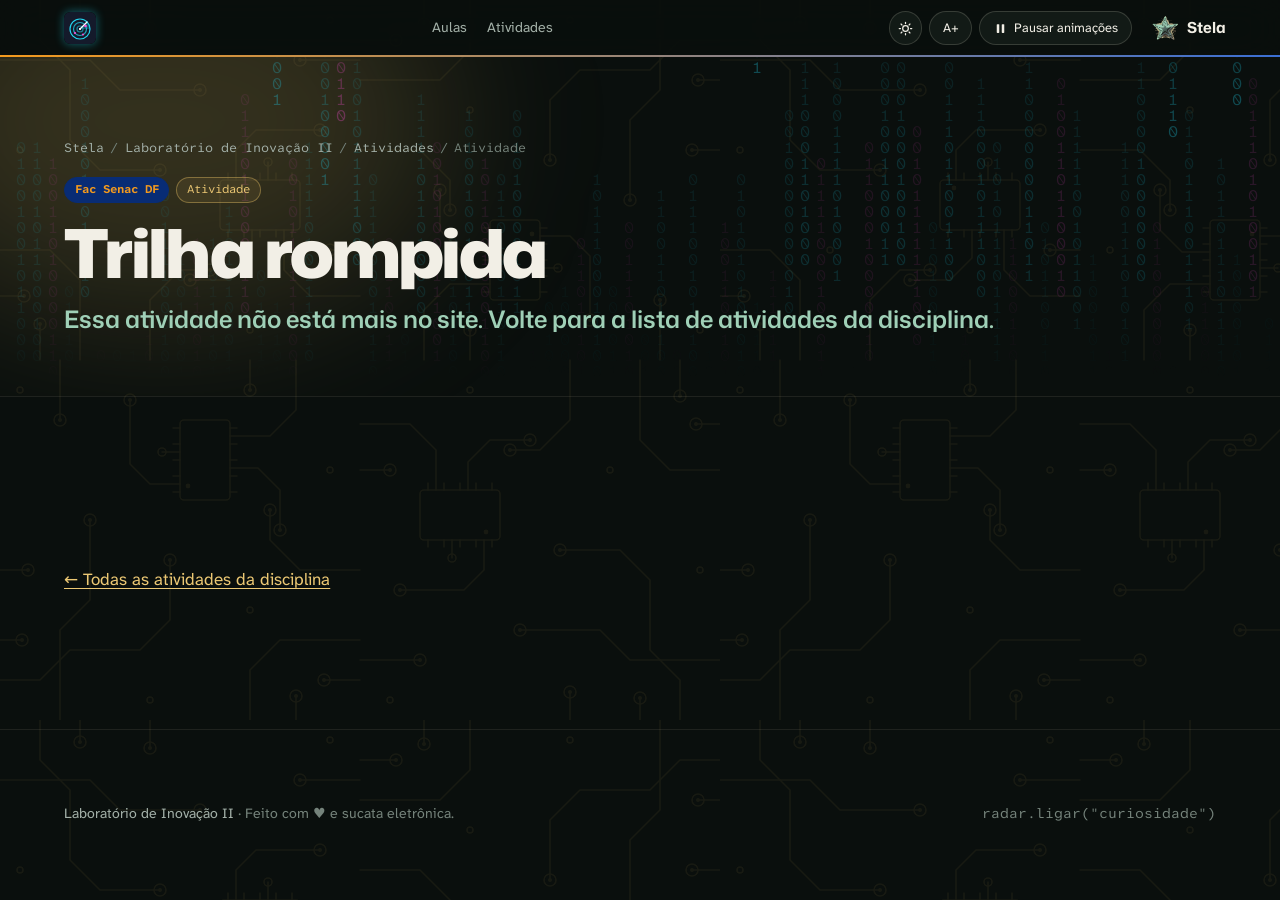
==== atividade.html @ 2f88f75c "Atividades liberadas pelo Placa-Mãe: cards na página inicial e página de cada uma" ====
<!doctype html>
<html lang="pt-BR">
<head>
  <meta charset="utf-8">
  <meta name="viewport" content="width=device-width, initial-scale=1, viewport-fit=cover">

  <!-- EDITE AQUI: número e tema da aula -->
  <title>Laboratório de Inovação II · Stela</title>
  <meta name="description" content="Atividade de Laboratório de Inovação II: o que fazer, o link e os arquivos.">

  <link rel="icon" href="assets/img/favicon.ico" sizes="any">
  <link rel="icon" type="image/png" href="assets/img/favicon-32.png">
  <link rel="apple-touch-icon" href="assets/img/apple-touch-icon.png">
  <script src="assets/js/placa.js"></script>
  <link rel="preconnect" href="https://fonts.googleapis.com">
  <link rel="preconnect" href="https://fonts.gstatic.com" crossorigin>
  <link rel="stylesheet" href="https://fonts.googleapis.com/css2?family=Mona+Sans:wdth,wght@100..125,400..900&family=Atkinson+Hyperlegible+Next:ital,wght@0,400;0,700;1,400&family=Atkinson+Hyperlegible+Mono:wght@400;500&display=swap">
  <link rel="stylesheet" href="assets/css/estilo.css">
  <link rel="stylesheet" href="assets/css/disciplina.css?v=4">
  <link rel="stylesheet" href="assets/css/aula.css?v=2">
  <link rel="stylesheet" href="assets/css/neon.css?v=2">
  <link rel="stylesheet" href="assets/css/atividade.css?v=1">
</head>
<body>

  <!-- ===================== BARRA DO TOPO (igual em todos os sites) ===================== -->
  <header class="barra">
    <div class="envolve">
      <div class="marcas">
        <a class="marca-disc marca-logo" href="./" title="Página inicial da disciplina"><img src="assets/img/lab-radar.svg" alt="Lab II: página inicial da disciplina" width="32" height="32"></a>
      </div>
      <button type="button" class="btn-menu" id="btn-menu" aria-expanded="false" aria-controls="menu">Menu</button>
      <nav class="nav" id="menu" aria-label="Seções da disciplina">
        <a href="./#aulas">Aulas</a>
        <a href="./#atividades">Atividades</a>
      </nav>
      <div class="ajustes">
        <button type="button" id="btn-tema" aria-label="Mudar para o tema claro">
          <svg class="sol" viewBox="0 0 24 24" fill="none" stroke="currentColor" stroke-width="2" stroke-linecap="round" aria-hidden="true"><circle cx="12" cy="12" r="4.5"/><path d="M12 2v2M12 20v2M4.9 4.9l1.4 1.4M17.7 17.7l1.4 1.4M2 12h2M20 12h2M4.9 19.1l1.4-1.4M17.7 6.3l1.4-1.4"/></svg>
          <svg class="lua" viewBox="0 0 24 24" fill="none" stroke="currentColor" stroke-width="2" stroke-linejoin="round" aria-hidden="true"><path d="M20.5 14.5A8.5 8.5 0 0 1 9.5 3.5a8.5 8.5 0 1 0 11 11Z"/></svg>
        </button>
        <button type="button" id="btn-fonte" aria-label="Aumentar o tamanho do texto">A+</button>
        <button type="button" id="btn-movimento" aria-pressed="false">
          <svg class="pausar" viewBox="0 0 24 24" fill="currentColor" aria-hidden="true"><rect x="6" y="5" width="4" height="14" rx="1"/><rect x="14" y="5" width="4" height="14" rx="1"/></svg>
          <svg class="tocar" viewBox="0 0 24 24" fill="currentColor" aria-hidden="true"><path d="M8 5.5v13a1 1 0 0 0 1.5.86l10.5-6.5a1 1 0 0 0 0-1.72L9.5 4.64A1 1 0 0 0 8 5.5Z"/></svg>
          <span class="rotulo">Pausar animações</span>
        </button>
        <a class="marca" href="/" title="Portal da Stela">
          <img src="assets/img/estrela.webp" alt="" width="26" height="24">
          <span class="marca-texto">Stela</span>
        </a>
      </div>
    </div>
  </header>

  <main id="inicio">

    <!-- ===================== CABEÇALHO (o título vem de assets/data/atividades.json) ===================== -->
    <section class="aula-cab">
      <canvas class="chuva-matrix" aria-hidden="true"></canvas>
      <div class="envolve">
        <p class="trilha-migalhas">
          <a href="/">Stela</a> <span aria-hidden="true">/</span>
          <a href="./">Laboratório de Inovação II</a> <span aria-hidden="true">/</span>
          <a href="./#atividades">Atividades</a> <span aria-hidden="true">/</span>
          <span id="migalha-atividade">Atividade</span>
        </p>
        <div class="aula-etiquetas">
          <span class="etiqueta senac">Fac Senac DF</span>
          <span class="etiqueta ouro" id="etiqueta-atividade">Atividade</span>
        </div>
        <h1 id="titulo-atividade">Atividade</h1>
        <p class="subtitulo" id="sub-atividade">Soldando os componentes...</p>
      </div>
    </section>

    <!-- ===================== A ATIVIDADE (montada pelo assets/js/atividades.js) ===================== -->
    <section class="bloco">
      <div class="envolve" data-atividade>
        <noscript><p class="cartao">Esta página precisa de JavaScript ligado no navegador.</p></noscript>
        <div class="atividade-corpo" id="corpo-atividade" hidden></div>
        <p style="margin-top:2rem"><a href="./#atividades">← Todas as atividades da disciplina</a></p>
      </div>
    </section>

  </main>

  <footer class="rodape">
    <div class="envolve">
      <div class="rodape-fim" style="margin-top:0; padding-top:0; border-top:0">
        <span><a href="./">Laboratório de Inovação II</a> · Feito com ♥ e sucata eletrônica.</span>
        <span>radar.ligar(&quot;curiosidade&quot;)</span>
      </div>
    </div>
  </footer>

  <script src="assets/js/atividades.js?v=2"></script>
  <script src="assets/js/matrix.js?v=2"></script>
</body>
</html>
---- assets/css/estilo.css ----
/* estilo.css: visual comum de todos os sites (portal, cursos e disciplinas).
   versão 7 · 2026-10-06
   github.com + Apple/macOS + a placa de circuito da Stela.
   Escuro por padrão; o botão de tema da barra troca para o claro.

   Cada site tem a sua própria cópia deste arquivo e do assets/js/placa.js.
   Ao mudar algo aqui, copie para os outros sites e aumente a versão acima
   (e a do placa.js): assim dá para saber qual site está desatualizado.

   Como usar em um novo site (no <head>, nesta ordem):
     <script src="assets/js/placa.js"></script>
     <link rel="preconnect" href="https://fonts.googleapis.com">
     <link rel="preconnect" href="https://fonts.gstatic.com" crossorigin>
     <link rel="stylesheet" href="https://fonts.googleapis.com/css2?family=Mona+Sans:wdth,wght@100..125,400..900&family=Atkinson+Hyperlegible+Next:ital,wght@0,400;0,700;1,400&family=Atkinson+Hyperlegible+Mono:wght@400;500&display=swap">
     <link rel="stylesheet" href="assets/css/estilo.css">
   A barra do topo pronta para copiar está no README. */

/* ---------- cores e medidas ---------- */
:root{
  color-scheme: dark;
  --fundo:#0a0f0d;          /* quase preto esverdeado, como o substrato da placa */
  --fundo-2:#0d1411;        /* seções alternadas */
  --superficie:#121a16;     /* cards e janelas */
  --superficie-2:#18221d;
  --borda:rgba(236,230,211,.09);
  --borda-forte:rgba(236,230,211,.17);
  --texto:#f2efe6;
  --texto-2:#a3b0a8;
  --texto-3:#75837b;
  --ouro:#d6b25e;           /* trilhas, detalhes */
  --ouro-forte:#ecc874;     /* links, botões */
  --menta:#9fd0b7;          /* ativo, em andamento, acerto */
  --brilho-1:rgba(214,178,94,.20);
  --brilho-2:rgba(159,208,183,.16);
  --janela-barra:#19221e;
  --chip:#050807;           /* encapsulamento dos CIs, blocos de código */
  --sombra:0 1px 0 rgba(255,255,255,.04) inset, 0 40px 80px -40px rgba(0,0,0,.9);
  --f-titulo:"Mona Sans", -apple-system, system-ui, sans-serif;
  --f-texto:"Atkinson Hyperlegible Next", -apple-system, system-ui, sans-serif;
  --f-mono:"Atkinson Hyperlegible Mono", ui-monospace, "SF Mono", Menlo, monospace;
  --raio:22px;              /* cards grandes, como na Apple */
  --raio-p:12px;            /* janelas e cards pequenos */
  --suave:cubic-bezier(.2,.7,.2,1);
}
[data-tema="claro"]{
  color-scheme: light;
  --fundo:#f6f5f1;
  --fundo-2:#efeee8;
  --superficie:#ffffff;
  --superficie-2:#f8f7f3;
  --borda:rgba(18,23,20,.09);
  --borda-forte:rgba(18,23,20,.17);
  --texto:#121714;
  --texto-2:#4a5650;
  --texto-3:#6d7a73;
  --ouro:#a07a22;           /* dourado mais escuro: contraste no fundo claro */
  --ouro-forte:#8a6614;
  --menta:#2e7d5b;
  --brilho-1:rgba(214,178,94,.32);
  --brilho-2:rgba(159,208,183,.38);
  --janela-barra:#efeee9;
  --sombra:0 1px 2px rgba(0,0,0,.04), 0 30px 60px -30px rgba(30,45,38,.28);
}

/* ---------- base ---------- */
html{font-size:100%; scroll-padding-top:4.5rem} /* âncoras não ficam escondidas atrás da barra do topo */
html.fonte-1{font-size:112.5%}
html.fonte-2{font-size:125%}
body{margin:0; background:var(--fundo); color:var(--texto); font-family:var(--f-texto); font-size:1.0625rem; line-height:1.65; -webkit-font-smoothing:antialiased; overflow-x:hidden}
a{color:var(--ouro-forte); text-underline-offset:3px}
a:hover{color:var(--menta)}
:focus-visible{outline:2px solid var(--menta); outline-offset:3px; border-radius:6px}
img{max-width:100%; height:auto; display:block} /* height:auto: a altura acompanha a largura, sem deformar */
h1,h2,h3,h4{font-family:var(--f-titulo); font-weight:700; line-height:1.08; text-wrap:balance; margin:0; color:var(--texto)}
p{margin:0}
.envolve{max-width:72rem; margin:0 auto; padding-inline:clamp(16px,4vw,40px)}
.texto{max-width:62ch}
.olho{font-family:var(--f-mono); font-size:.8rem; letter-spacing:.02em; color:var(--ouro)}   /* designador: U1, J1, F1… */
.citacao{font-family:var(--f-titulo); font-weight:600; font-size:1.3rem; letter-spacing:-.01em; color:var(--menta); border-left:3px solid var(--ouro); padding-left:1rem}
.pendente{color:var(--ouro); font-style:italic}

/* ---------- placa de circuito no fundo (trilhas, pads e um chip, como no coração e na estrela) ----------
   O desenho é uma máscara: a cor vem de --ouro, então muda sozinha com o tema.
   Seções .alt ficam levemente translúcidas para a placa aparecer por trás. */
body::before{content:""; position:fixed; inset:0; z-index:-1; pointer-events:none; background:var(--ouro); opacity:.07;
  -webkit-mask:url("data:image/svg+xml,%3Csvg xmlns=%22http://www.w3.org/2000/svg%22 xmlns:xlink=%22http://www.w3.org/1999/xlink%22 width=%22720%22 height=%22720%22 viewBox=%220 0 720 720%22%3E%3Cdefs%3E%3Cg id=%22t%22%3E%3Cg fill=%22none%22 stroke=%22%23000%22 stroke-width=%221.6%22 stroke-linecap=%22round%22 stroke-linejoin=%22round%22%3E%3Cpath d=%22M0 60H90l30 30h80%22/%3E%3Cpath d=%22M300 60h60%22/%3E%3Cpath d=%22M40 0v40l30 30v70l30 30h60%22/%3E%3Cpath d=%22M40 360v-36%22/%3E%3Cpath d=%22M80 0v22%22/%3E%3Cpath d=%22M0 250h50l30 30v80%22/%3E%3Cpath d=%22M330 250h30%22/%3E%3Cpath d=%22M150 360v-60l30-30h30%22/%3E%3Cpath d=%22M150 0v28%22/%3E%3Cpath d=%22M236 180v-30l20-20h64%22/%3E%3Cpath d=%22M284 230v40l26 26h50%22/%3E%3Cpath d=%22M0 296h24%22/%3E%3Cpath d=%22M252 230v28l-22 22h-40%22/%3E%3Cpath d=%22M268 180v-18%22/%3E%3Crect x=%22220%22 y=%22180%22 width=%2280%22 height=%2250%22 rx=%224%22/%3E%3Cpath d=%22M228 180v-7M244 180v-7M260 180v-7M276 180v-7M292 180v-7M228 230v7M244 230v7M260 230v7M276 230v7M292 230v7%22/%3E%3Ccircle cx=%22200%22 cy=%2290%22 r=%226%22/%3E%3Ccircle cx=%22300%22 cy=%2260%22 r=%226%22/%3E%3Ccircle cx=%22160%22 cy=%22170%22 r=%226%22/%3E%3Ccircle cx=%2240%22 cy=%22324%22 r=%226%22/%3E%3Ccircle cx=%2280%22 cy=%2222%22 r=%226%22/%3E%3Ccircle cx=%22330%22 cy=%22250%22 r=%226%22/%3E%3Ccircle cx=%22150%22 cy=%2228%22 r=%226%22/%3E%3Ccircle cx=%22210%22 cy=%22270%22 r=%226%22/%3E%3Ccircle cx=%22320%22 cy=%22130%22 r=%226%22/%3E%3Ccircle cx=%2224%22 cy=%22296%22 r=%226%22/%3E%3Ccircle cx=%22190%22 cy=%22280%22 r=%226%22/%3E%3Ccircle cx=%22268%22 cy=%22162%22 r=%224%22/%3E%3Ccircle cx=%22110%22 cy=%22250%22 r=%223%22/%3E%3Ccircle cx=%22330%22 cy=%2220%22 r=%223%22/%3E%3Ccircle cx=%2220%22 cy=%22150%22 r=%223%22/%3E%3Ccircle cx=%22250%22 cy=%22330%22 r=%223%22/%3E%3C/g%3E%3Cg fill=%22%23000%22%3E%3Ccircle cx=%22200%22 cy=%2290%22 r=%222%22/%3E%3Ccircle cx=%22300%22 cy=%2260%22 r=%222%22/%3E%3Ccircle cx=%22160%22 cy=%22170%22 r=%222%22/%3E%3Ccircle cx=%2240%22 cy=%22324%22 r=%222%22/%3E%3Ccircle cx=%2280%22 cy=%2222%22 r=%222%22/%3E%3Ccircle cx=%22330%22 cy=%22250%22 r=%222%22/%3E%3Ccircle cx=%22150%22 cy=%2228%22 r=%222%22/%3E%3Ccircle cx=%22210%22 cy=%22270%22 r=%222%22/%3E%3Ccircle cx=%22320%22 cy=%22130%22 r=%222%22/%3E%3Ccircle cx=%2224%22 cy=%22296%22 r=%222%22/%3E%3Ccircle cx=%22190%22 cy=%22280%22 r=%222%22/%3E%3Ccircle cx=%22234%22 cy=%22188%22 r=%222.4%22/%3E%3C/g%3E%3C/g%3E%3C/defs%3E%3Cuse xlink:href=%22%23t%22/%3E%3Cuse xlink:href=%22%23t%22 transform=%22translate(720 0) rotate(90)%22/%3E%3Cuse xlink:href=%22%23t%22 transform=%22translate(0 720) rotate(-90)%22/%3E%3Cuse xlink:href=%22%23t%22 transform=%22translate(720 720) rotate(180)%22/%3E%3C/svg%3E") 0 0/720px 720px repeat;
  mask:url("data:image/svg+xml,%3Csvg xmlns=%22http://www.w3.org/2000/svg%22 xmlns:xlink=%22http://www.w3.org/1999/xlink%22 width=%22720%22 height=%22720%22 viewBox=%220 0 720 720%22%3E%3Cdefs%3E%3Cg id=%22t%22%3E%3Cg fill=%22none%22 stroke=%22%23000%22 stroke-width=%221.6%22 stroke-linecap=%22round%22 stroke-linejoin=%22round%22%3E%3Cpath d=%22M0 60H90l30 30h80%22/%3E%3Cpath d=%22M300 60h60%22/%3E%3Cpath d=%22M40 0v40l30 30v70l30 30h60%22/%3E%3Cpath d=%22M40 360v-36%22/%3E%3Cpath d=%22M80 0v22%22/%3E%3Cpath d=%22M0 250h50l30 30v80%22/%3E%3Cpath d=%22M330 250h30%22/%3E%3Cpath d=%22M150 360v-60l30-30h30%22/%3E%3Cpath d=%22M150 0v28%22/%3E%3Cpath d=%22M236 180v-30l20-20h64%22/%3E%3Cpath d=%22M284 230v40l26 26h50%22/%3E%3Cpath d=%22M0 296h24%22/%3E%3Cpath d=%22M252 230v28l-22 22h-40%22/%3E%3Cpath d=%22M268 180v-18%22/%3E%3Crect x=%22220%22 y=%22180%22 width=%2280%22 height=%2250%22 rx=%224%22/%3E%3Cpath d=%22M228 180v-7M244 180v-7M260 180v-7M276 180v-7M292 180v-7M228 230v7M244 230v7M260 230v7M276 230v7M292 230v7%22/%3E%3Ccircle cx=%22200%22 cy=%2290%22 r=%226%22/%3E%3Ccircle cx=%22300%22 cy=%2260%22 r=%226%22/%3E%3Ccircle cx=%22160%22 cy=%22170%22 r=%226%22/%3E%3Ccircle cx=%2240%22 cy=%22324%22 r=%226%22/%3E%3Ccircle cx=%2280%22 cy=%2222%22 r=%226%22/%3E%3Ccircle cx=%22330%22 cy=%22250%22 r=%226%22/%3E%3Ccircle cx=%22150%22 cy=%2228%22 r=%226%22/%3E%3Ccircle cx=%22210%22 cy=%22270%22 r=%226%22/%3E%3Ccircle cx=%22320%22 cy=%22130%22 r=%226%22/%3E%3Ccircle cx=%2224%22 cy=%22296%22 r=%226%22/%3E%3Ccircle cx=%22190%22 cy=%22280%22 r=%226%22/%3E%3Ccircle cx=%22268%22 cy=%22162%22 r=%224%22/%3E%3Ccircle cx=%22110%22 cy=%22250%22 r=%223%22/%3E%3Ccircle cx=%22330%22 cy=%2220%22 r=%223%22/%3E%3Ccircle cx=%2220%22 cy=%22150%22 r=%223%22/%3E%3Ccircle cx=%22250%22 cy=%22330%22 r=%223%22/%3E%3C/g%3E%3Cg fill=%22%23000%22%3E%3Ccircle cx=%22200%22 cy=%2290%22 r=%222%22/%3E%3Ccircle cx=%22300%22 cy=%2260%22 r=%222%22/%3E%3Ccircle cx=%22160%22 cy=%22170%22 r=%222%22/%3E%3Ccircle cx=%2240%22 cy=%22324%22 r=%222%22/%3E%3Ccircle cx=%2280%22 cy=%2222%22 r=%222%22/%3E%3Ccircle cx=%22330%22 cy=%22250%22 r=%222%22/%3E%3Ccircle cx=%22150%22 cy=%2228%22 r=%222%22/%3E%3Ccircle cx=%22210%22 cy=%22270%22 r=%222%22/%3E%3Ccircle cx=%22320%22 cy=%22130%22 r=%222%22/%3E%3Ccircle cx=%2224%22 cy=%22296%22 r=%222%22/%3E%3Ccircle cx=%22190%22 cy=%22280%22 r=%222%22/%3E%3Ccircle cx=%22234%22 cy=%22188%22 r=%222.4%22/%3E%3C/g%3E%3C/g%3E%3C/defs%3E%3Cuse xlink:href=%22%23t%22/%3E%3Cuse xlink:href=%22%23t%22 transform=%22translate(720 0) rotate(90)%22/%3E%3Cuse xlink:href=%22%23t%22 transform=%22translate(0 720) rotate(-90)%22/%3E%3Cuse xlink:href=%22%23t%22 transform=%22translate(720 720) rotate(180)%22/%3E%3C/svg%3E") 0 0/720px 720px repeat}
[data-tema="claro"] body::before{opacity:.13}

/* ---------- barra do topo: translúcida como a do macOS ---------- */
.barra{position:sticky; top:0; z-index:10; background:color-mix(in srgb,var(--fundo) 72%,transparent); backdrop-filter:saturate(180%) blur(20px); -webkit-backdrop-filter:saturate(180%) blur(20px); border-bottom:1px solid var(--borda)}
.barra .envolve{display:flex; align-items:center; gap:1rem; justify-content:space-between; min-height:3.5rem; flex-wrap:wrap}
.marca{display:flex; align-items:center; gap:.55rem; text-decoration:none; color:var(--texto); font-family:var(--f-titulo); font-weight:700; font-size:1.05rem}
.marca:hover{color:var(--texto)}
.marca img{width:26px; height:auto}
/* nas disciplinas: "Stela / Nome da disciplina", cada parte com o seu link (portal e página inicial da disciplina) */
.marcas{display:flex; align-items:center; gap:.55rem; min-width:0}
.marca-disc{display:flex; align-items:center; gap:.55rem; font-family:var(--f-titulo); font-weight:600; font-size:1rem; color:var(--texto-2); text-decoration:none; white-space:nowrap}
.marca-disc::before{content:"/"; font-weight:400; color:var(--texto-3)}
.marca-disc:hover{color:var(--ouro-forte)}
/* nos sites de disciplina, a esquerda é da disciplina: o primeiro link vem sem a barra "/" e com mais destaque */
.marcas .marca-disc{font-size:1.12rem; color:var(--neon,var(--menta)); text-shadow:0 0 6px var(--neon-brilho,transparent)}
.marcas>.marca-disc:first-child{font-size:1.32rem; font-weight:800; letter-spacing:.02em; text-shadow:0 0 6px var(--neon-brilho,transparent),0 0 18px var(--neon-brilho,transparent)}
.marcas .marca-disc:hover{color:var(--neon,var(--menta)); text-shadow:0 0 8px var(--neon-brilho,transparent),0 0 26px var(--neon-brilho,transparent)}
.marcas>.marca-disc:first-child::before{content:none}
/* e o link "Stela" (portal) fica sempre à direita, depois dos botões */
.ajustes .marca{margin-left:.85rem; font-size:.95rem}
@media (min-width:521px){.ajustes .marca{margin-right:-.6rem}}   /* um pouco mais para o canto direito */
@media (max-width:420px){.marca .marca-texto{position:absolute; width:1px; height:1px; overflow:hidden; clip:rect(0 0 0 0); white-space:nowrap}}
/* telas bem estreitas: botões mais justos para a barra caber numa linha */
@media (max-width:360px){.barra .envolve{gap:.6rem}.ajustes{gap:.25rem}.ajustes button,.btn-menu{padding:.3rem .6rem}#btn-tema,#btn-movimento{width:1.95rem}}
.nav{display:flex; gap:1.3rem; flex-wrap:wrap; font-size:.88rem}
.nav a{color:var(--texto-2); text-decoration:none; transition:color .2s}
.nav a:hover{color:var(--texto)}
.ajustes{display:flex; gap:.4rem; align-items:center}
.ajustes button,.btn-menu{font:inherit; font-size:.8rem; color:var(--texto); background:var(--superficie); border:1px solid var(--borda-forte); border-radius:999px; padding:.32rem .8rem; min-height:2.1rem; cursor:pointer; transition:border-color .2s, background .2s}
.ajustes button:hover,.btn-menu:hover{border-color:var(--ouro)}
.ajustes button[aria-pressed="true"],.btn-menu[aria-expanded="true"]{border-color:var(--menta); color:var(--menta)}
.ajustes svg{width:15px; height:15px; flex:none}
#btn-tema{display:grid; place-items:center; width:2.1rem; padding:0}
#btn-tema .lua{display:none}
[data-tema="claro"] #btn-tema .sol{display:none}
[data-tema="claro"] #btn-tema .lua{display:block}
#btn-movimento{display:inline-flex; align-items:center; gap:.4rem}
#btn-movimento .tocar{display:none}
.pausado #btn-movimento .pausar{display:none}
.pausado #btn-movimento .tocar{display:block}
.btn-menu{display:none; margin-left:auto}
@media (max-width:960px){
  .nav{display:none}
  .btn-menu{display:inline-block}
  .nav.aberto{display:flex; flex-direction:column; gap:0; order:3; flex-basis:100%; border-top:1px solid var(--borda)}
  .nav.aberto a{padding:.8rem .1rem; font-size:1rem; color:var(--texto)}
  .nav.aberto a + a{border-top:1px solid var(--borda)}
}
/* celular: o botão de pausa vira só ícone (o texto continua para leitores de tela) */
@media (max-width:520px){
  #btn-movimento{width:2.1rem; padding:0; justify-content:center}
  #btn-movimento .rotulo{position:absolute; width:1px; height:1px; overflow:hidden; clip:rect(0 0 0 0); white-space:nowrap}
}

/* ---------- aparecer ao rolar (só com JS; pausado, tudo aparece na hora) ---------- */
.js [data-revela]{opacity:0; transform:translateY(28px); transition:opacity .8s var(--suave), transform .8s var(--suave); transition-delay:calc(var(--i,0) * 70ms)}
.js [data-revela].visivel{opacity:1; transform:none}

/* ---------- seções ---------- */
.bloco{padding-block:clamp(5rem,12vw,8.5rem); border-top:1px solid var(--borda)}
.bloco.alt{background:color-mix(in srgb,var(--fundo-2) 82%,transparent)}
.cab{display:flex; flex-direction:column; gap:.8rem; margin-bottom:clamp(2.5rem,5vw,3.5rem); max-width:44rem}
.cab h2{font-size:clamp(2.2rem,5.4vw,3.8rem); font-weight:800; font-stretch:110%; letter-spacing:-.035em}
.cab p{color:var(--texto-2); font-size:1.15rem; max-width:52ch}

/* ---------- luz que segue o mouse (estilo github.com): adicione .luz a um card ---------- */
.luz{position:relative; overflow:hidden; isolation:isolate}
.luz::before{content:""; position:absolute; inset:0; z-index:-1; pointer-events:none; opacity:0; transition:opacity .35s;
  background:radial-gradient(420px circle at var(--mx,50%) var(--my,0%), color-mix(in srgb,var(--ouro) 16%,transparent), transparent 65%)}
.luz:hover::before{opacity:1}

/* ---------- cartão simples ---------- */
.cartao{background:var(--superficie); border:1px solid var(--borda); border-radius:var(--raio); padding:1.5rem; display:flex; flex-direction:column; gap:.45rem; min-width:0; transition:border-color .3s}
.cartao:hover{border-color:var(--borda-forte)}
.cartao h3{font-size:1.2rem; font-weight:700; letter-spacing:-.015em}
.cartao p{color:var(--texto-2); font-size:.97rem}

/* ---------- janela do macOS ---------- */
.janela{background:var(--superficie); border:1px solid var(--borda-forte); border-radius:var(--raio-p); box-shadow:var(--sombra); overflow:hidden; min-width:0}
.janela-barra{display:flex; align-items:center; gap:.8rem; padding:.7rem .9rem; background:var(--janela-barra); border-bottom:1px solid var(--borda)}
.semaforo{display:flex; gap:7px}
.semaforo i{width:12px; height:12px; border-radius:50%; background:#ff5f57}
.semaforo i:nth-child(2){background:#febc2e}
.semaforo i:nth-child(3){background:#28c840}
.janela-titulo{flex:1; text-align:center; font-family:var(--f-mono); font-size:.78rem; color:var(--texto-3); margin-right:46px; min-width:0; overflow:hidden; text-overflow:ellipsis; white-space:nowrap}
.janela-corpo{padding:clamp(1.3rem,3vw,2rem)}
.prompt{font-family:var(--f-mono); font-size:.88rem; color:var(--texto-3); margin-bottom:1.1rem}
.prompt b{color:var(--menta); font-weight:500}
.prompt span{color:var(--ouro)}

/* ---------- etiquetas e botões ---------- */
.etiqueta{display:inline-flex; align-items:center; gap:.4rem; font-family:var(--f-mono); font-size:.74rem; padding:.12rem .6rem; border-radius:999px; border:1px solid var(--borda-forte); color:var(--texto-2); white-space:nowrap}
.etiqueta.verde{color:var(--menta); border-color:color-mix(in srgb,var(--menta) 45%,transparent); background:color-mix(in srgb,var(--menta) 10%,transparent)}
.etiqueta.ouro{color:var(--ouro-forte); border-color:color-mix(in srgb,var(--ouro) 45%,transparent); background:color-mix(in srgb,var(--ouro) 10%,transparent)}
.botao{display:inline-flex; align-items:center; gap:.5rem; font-weight:700; text-decoration:none; color:var(--fundo); background:var(--ouro-forte); border:1px solid var(--ouro-forte); border-radius:999px; padding:.65rem 1.3rem; transition:transform .2s var(--suave), opacity .2s}
.botao:hover{color:var(--fundo); opacity:.9; transform:translateY(-1px)}
.botao.contorno{color:var(--texto); background:transparent; border-color:var(--borda-forte)}
.botao.contorno:hover{color:var(--texto); border-color:var(--ouro)}

/* ---------- logos das tecnologias: azulejo claro, como os ícones do macOS ----------
   Fundo claro nos dois temas: assim logos escuros (GitHub, AWS) continuam visíveis.
   Tamanho pela variável --t (padrão 2.2rem). Logos em assets/img/tec/ (Devicon e Simple Icons). */
.tec{display:inline-grid; place-items:center; flex:none; width:var(--t,2.2rem); height:var(--t,2.2rem); border-radius:24%; background:#fbfaf6;
  box-shadow:0 1px 0 rgba(255,255,255,.7) inset, 0 0 0 1px rgba(0,0,0,.07), 0 8px 18px -10px rgba(0,0,0,.6)}
.tec img{width:62%; height:62%; object-fit:contain}
.tecs{display:flex; flex-wrap:wrap; gap:.45rem; margin-top:auto; padding-top:.6rem}
.tecs .tec{--t:1.9rem}

/* faixa de tecnologias deslizando, como o Dock do Mac (a lista vem duas vezes para o giro não ter emenda) */
.doca{overflow:hidden; padding-block:1.6rem; border-top:1px solid var(--borda);
  -webkit-mask-image:linear-gradient(90deg,transparent,#000 12%,#000 88%,transparent); mask-image:linear-gradient(90deg,transparent,#000 12%,#000 88%,transparent)}
.doca-trilho{display:flex; gap:1.1rem; width:max-content; animation:desliza 45s linear infinite}
.doca .tec{--t:3.2rem; transition:transform .25s var(--suave)}
.doca .tec:hover{transform:translateY(-6px) scale(1.12)}
.doca:hover .doca-trilho{animation-play-state:paused}
@keyframes desliza{to{transform:translateX(calc(-50% - .55rem))}}

/* ---------- histórico de commits (formação no portal; cronograma e prazos nas disciplinas) ---------- */
.repo-topo{display:flex; align-items:center; justify-content:space-between; gap:1rem; flex-wrap:wrap; margin-bottom:1.4rem; font-size:.9rem; color:var(--texto-2)}
.ramo{display:inline-flex; align-items:center; gap:.45rem; font-family:var(--f-mono); color:var(--texto); background:var(--superficie); border:1px solid var(--borda-forte); border-radius:8px; padding:.3rem .7rem}
.ramo svg{width:15px; height:15px; fill:var(--texto-2)}
.log{list-style:none; margin:0; padding:0 0 0 2rem; position:relative; display:flex; flex-direction:column; gap:1rem}
.log::before{content:""; position:absolute; left:.6rem; top:.5rem; bottom:.5rem; width:2px; background:linear-gradient(var(--borda-forte),var(--borda-forte) 85%,transparent)}
.commit{position:relative; background:var(--superficie); border:1px solid var(--borda); border-radius:var(--raio-p); padding:1.1rem 1.25rem; transition:border-color .25s}
.commit:hover{border-color:var(--borda-forte)}
.commit::before{content:""; position:absolute; left:calc(-2rem + .6rem - 6px); top:1.35rem; width:10px; height:10px; border-radius:50%; background:var(--fundo); border:2px solid var(--ouro)}
.commit.andamento::before{border-color:var(--menta); background:var(--menta); animation:pulsa 2.4s ease-out infinite}
.commit-linha{display:flex; align-items:flex-start; justify-content:space-between; gap:1rem}
.commit h3{font-size:1.12rem; font-weight:650; letter-spacing:-.01em}
.hash{flex:none; font-family:var(--f-mono); font-size:.78rem; color:var(--texto-2); background:var(--superficie-2); border:1px solid var(--borda); border-radius:6px; padding:.1rem .5rem}
.commit .meta{display:flex; align-items:center; gap:.45rem; margin-top:.5rem; font-size:.86rem; color:var(--texto-3)}
.commit .meta img{width:18px; height:18px; object-fit:contain; border-radius:50%; background:var(--superficie-2); padding:2px; box-sizing:content-box}
.commit .meta b{color:var(--texto-2); font-weight:700}
.commit p{color:var(--texto-2); margin-top:.45rem}
.commit p.pendente{color:var(--ouro)}
.commit ul{margin:.6rem 0 0; padding:0; list-style:none; display:flex; flex-direction:column; gap:.35rem}
.commit ul li{font-size:.95rem; color:var(--texto); padding-left:1.4rem; position:relative}
.commit ul li::before{content:"+"; position:absolute; left:0; font-family:var(--f-mono); color:var(--menta)}
@keyframes pulsa{0%{box-shadow:0 0 0 0 color-mix(in srgb,var(--menta) 60%,transparent)}70%,100%{box-shadow:0 0 0 8px transparent}}

/* ---------- cards de repositório (disciplinas no portal; aulas e atividades nas disciplinas) ---------- */
.grupo + .grupo{margin-top:3rem}
.grupo > h3{display:flex; align-items:center; gap:.75rem; flex-wrap:wrap; font-size:1.35rem; letter-spacing:-.015em; margin-bottom:1.1rem}
.repos{display:grid; grid-template-columns:repeat(auto-fill,minmax(17rem,1fr)); gap:1rem}
.repo{display:flex; flex-direction:column; gap:.55rem; text-decoration:none; color:var(--texto); background:var(--superficie); border:1px solid var(--borda); border-radius:var(--raio-p); padding:1.15rem 1.2rem; min-width:0; transition:border-color .25s, transform .25s var(--suave)}
.repo:hover{color:var(--texto); border-color:color-mix(in srgb,var(--ouro) 55%,transparent); transform:translateY(-2px)}
.repo-nome{display:flex; align-items:center; gap:.5rem; font-family:var(--f-mono); font-size:.84rem; color:var(--ouro-forte); min-width:0; white-space:nowrap}
.repo-nome svg{flex:none; width:16px; height:16px; fill:var(--texto-3)}
.repo h4{font-size:1.08rem; font-weight:650; letter-spacing:-.01em}
.repo p{color:var(--texto-2); font-size:.93rem}
.repo-pe{display:flex; align-items:center; justify-content:space-between; gap:.6rem; flex-wrap:wrap; margin-top:auto; padding-top:.5rem}
.ling{display:flex; align-items:center; gap:.45rem; font-size:.84rem; color:var(--texto-2)}
.ling i{width:11px; height:11px; border-radius:50%; background:var(--cor,#8b949e)}

/* ---------- rodapé ---------- */
footer{border-top:1px solid var(--borda); padding-block:2.5rem; color:var(--texto-2); font-size:.92rem}
footer .envolve{display:flex; align-items:center; gap:.9rem; flex-wrap:wrap}
footer img{width:30px}

/* ---------- pausar animações: botão do topo (o placa.js também respeita o "reduzir movimento" do sistema) ---------- */
.pausado *,.pausado *::before,.pausado *::after{animation:none!important; transition:none!important}
.pausado [data-revela]{opacity:1!important; transform:none!important}
/* sem JavaScript, o CSS sozinho respeita a configuração do sistema */
@media (prefers-reduced-motion:reduce){html:not(.js) *,html:not(.js) *::before,html:not(.js) *::after{animation:none!important; transition:none!important}}
---- assets/css/disciplina.css ----
/*
  disciplina.css: modelo de página inicial das disciplinas.
  versão 4 · 2026-10-07 (assinatura da Faculdade: linha laranja e azul na barra e cartão do logo)

  Usa as cores, fontes e peças do estilo.css (carregue o estilo.css antes).
  Este arquivo é igual em todas as disciplinas: o que muda de uma para
  outra é só o texto do index.html.
*/


/* ========== abertura ========== */

.abertura {
  position: relative;
  overflow: hidden;
  isolation: isolate;
  padding-block: clamp(3.5rem, 9vw, 6.5rem);
}

/* brilhos difusos atrás do título, como no portal */
.abertura::before,
.abertura::after {
  content: "";
  position: absolute;
  z-index: -1;
  border-radius: 50%;
  filter: blur(80px);
  pointer-events: none;
}

.abertura::before {
  width: 38rem;
  height: 26rem;
  left: -8rem;
  top: -6rem;
  background: var(--brilho-1);
}

.abertura::after {
  width: 34rem;
  height: 24rem;
  right: -10rem;
  bottom: -8rem;
  background: var(--brilho-2);
}

.abertura-grade {
  display: grid;
  grid-template-columns: minmax(0, 1.15fr) minmax(0, .85fr);
  gap: clamp(2rem, 5vw, 4rem);
  align-items: center;
}

.trilha-migalhas {
  display: flex;
  flex-wrap: wrap;
  gap: .4rem;
  align-items: center;
  font-family: var(--f-mono);
  font-size: .8rem;
  color: var(--texto-3);
}

.trilha-migalhas a {
  color: var(--texto-2);
  text-decoration: none;
}

.trilha-migalhas a:hover {
  color: var(--ouro-forte);
}

.abertura h1 {
  margin-top: 1rem;
  font-size: clamp(2.4rem, 6.4vw, 4.8rem);
  font-weight: 850;
  font-stretch: 112%;
  letter-spacing: -.04em;
  line-height: 1;
}

.abertura .subtitulo {
  margin-top: .8rem;
  font-family: var(--f-titulo);
  font-weight: 600;
  font-size: clamp(1.2rem, 2.6vw, 1.6rem);
  color: var(--menta);
}

.abertura .chamada {
  margin-top: 1.2rem;
  max-width: 46ch;
  font-size: 1.12rem;
  color: var(--texto-2);
}

.abertura .acoes {
  display: flex;
  flex-wrap: wrap;
  gap: .7rem;
  margin-top: 2rem;
}

/* janela de código da abertura */
.codigo {
  margin: 0;
  padding: clamp(1.2rem, 3vw, 1.6rem);
  font-family: var(--f-mono);
  font-size: .95rem;
  line-height: 1.8;
  color: var(--texto);
  background: var(--chip);
  overflow-x: auto;
}

[data-tema="claro"] .codigo {
  color: #e9e6dc;
}

.codigo .linha {
  display: block;
}

.codigo .num {
  display: inline-block;
  width: 1.8rem;
  color: #4d5a53;
  user-select: none;
}

.codigo .tag { color: #ff7b72; }
.codigo .var { color: #9fd0b7; }
.codigo .str { color: #ecc874; }
.codigo .fn  { color: #79c0ff; }
.codigo .com { color: #6e7d75; font-style: italic; }

@media (max-width: 860px) {
  .abertura-grade {
    grid-template-columns: 1fr;
  }
}


/* ========== ficha da disciplina ========== */

/* faixa estreita: menos espaço que uma seção normal */
.bloco.faixa {
  padding-block: clamp(2rem, 5vw, 3rem);
}

.ficha {
  display: grid;
  grid-template-columns: repeat(4, minmax(0, 1fr));
  gap: 1rem;
}

/* card com link (professora): texto normal, não dourado */
.ficha a.cartao {
  text-decoration: none;
  color: var(--texto);
}

.ficha a.cartao:hover {
  border-color: color-mix(in srgb, var(--ouro) 55%, transparent);
}

.ficha .cartao strong {
  font-family: var(--f-titulo);
  font-size: 1.25rem;
  font-weight: 700;
  letter-spacing: -.015em;
  line-height: 1.2;
}

.ficha .cartao span:last-child {
  color: var(--texto-2);
  font-size: .95rem;
}

@media (max-width: 900px) {
  .ficha {
    grid-template-columns: repeat(2, minmax(0, 1fr));
  }
}

@media (max-width: 480px) {
  .ficha {
    grid-template-columns: 1fr;
  }
}


/* ========== ementa e objetivos ========== */

.ementa {
  display: grid;
  grid-template-columns: minmax(0, 1.1fr) minmax(0, .9fr);
  gap: clamp(1.5rem, 4vw, 3rem);
  align-items: start;
}

.ementa-texto {
  font-family: var(--f-titulo);
  font-size: clamp(1.25rem, 2.4vw, 1.6rem);
  font-weight: 500;
  line-height: 1.45;
  letter-spacing: -.01em;
  color: var(--texto);
}

.palavras {
  display: flex;
  flex-wrap: wrap;
  gap: .45rem;
  margin-top: 1.6rem;
}

.ementa .janela h3 {
  margin-bottom: .7rem;
  font-size: 1.15rem;
}

.objetivo-geral {
  margin-bottom: 1.2rem;
  color: var(--texto-2);
}

.lista-check {
  list-style: none;
  margin: 0;
  padding: 0;
}

.lista-check li {
  display: flex;
  gap: .8rem;
  align-items: flex-start;
  padding: .8rem 0;
}

.lista-check li + li {
  border-top: 1px solid var(--borda);
}

.lista-check svg {
  flex: none;
  width: 20px;
  height: 20px;
  margin-top: .15rem;
  color: var(--menta);
}

@media (max-width: 860px) {
  .ementa {
    grid-template-columns: 1fr;
  }
}


/* ========== conteúdo programático: uma placa por unidade ========== */

.unidades {
  display: grid;
  grid-template-columns: repeat(auto-fill, minmax(15.5rem, 1fr));
  gap: 1rem;
  counter-reset: unidade;
}

.unidade {
  display: flex;
  flex-direction: column;
  gap: .6rem;
}

.unidade-topo {
  display: flex;
  align-items: center;
  justify-content: space-between;
  gap: .6rem;
}

.unidade h3 {
  font-size: 1.12rem;
}

.unidade ul {
  margin: 0;
  padding: 0;
  list-style: none;
  display: flex;
  flex-direction: column;
  gap: .3rem;
}

.unidade li {
  position: relative;
  padding-left: 1.1rem;
  color: var(--texto-2);
  font-size: .95rem;
}

.unidade li::before {
  content: "";
  position: absolute;
  left: 0;
  top: .62em;
  width: 6px;
  height: 6px;
  border-radius: 50%;
  border: 1.5px solid var(--ouro);
}

/* unidade com material interativo: card com link */
a.unidade {
  text-decoration: none;
  color: var(--texto);
}

a.unidade:hover {
  color: var(--texto);
  border-color: color-mix(in srgb, var(--ouro) 55%, transparent);
}


/* ========== como as aulas funcionam ========== */

.metodo {
  display: grid;
  grid-template-columns: minmax(0, 1fr) minmax(0, 1fr);
  gap: clamp(1.5rem, 4vw, 3rem);
  align-items: start;
}

.metodo .texto {
  display: flex;
  flex-direction: column;
  gap: 1rem;
  color: var(--texto-2);
  font-size: 1.08rem;
}

.ferramentas {
  display: flex;
  flex-wrap: wrap;
  gap: .5rem;
}

@media (max-width: 860px) {
  .metodo {
    grid-template-columns: 1fr;
  }
}


/* ========== próximas entregas ========== */

.entregas {
  max-width: 48rem;
}

.entregas-vazio {
  display: flex;
  flex-direction: row;
  gap: 1rem;
  align-items: center;
}

.entregas-vazio svg {
  flex: none;
  width: 28px;
  height: 28px;
  color: var(--ouro);
}


/* ========== rodapé completo ========== */

.rodape {
  padding-block: clamp(3rem, 7vw, 4.5rem) 2rem;
}

/* o estilo.css deixa o rodapé simples em uma linha; aqui ele tem colunas */
.rodape .envolve {
  display: block;
}

.rodape-grade {
  display: grid;
  grid-template-columns: minmax(0, 1.2fr) repeat(3, minmax(0, 1fr));
  gap: 2rem;
}

.rodape h2 {
  margin-bottom: .9rem;
  font-family: var(--f-mono);
  font-size: .8rem;
  font-weight: 500;
  letter-spacing: .02em;
  color: var(--ouro);
}

.rodape ul {
  margin: 0;
  padding: 0;
  list-style: none;
  display: flex;
  flex-direction: column;
  gap: .5rem;
}

.rodape a {
  color: var(--texto-2);
  text-decoration: none;
}

.rodape a:hover {
  color: var(--texto);
}

.rodape-marca {
  display: flex;
  flex-direction: column;
  gap: .8rem;
  max-width: 30ch;
}

.rodape-marca img {
  width: 40px;
}

.rodape-fim {
  display: flex;
  flex-wrap: wrap;
  justify-content: space-between;
  gap: 1rem;
  margin-top: 2.5rem;
  padding-top: 1.5rem;
  border-top: 1px solid var(--borda);
  font-size: .88rem;
  color: var(--texto-3);
}

.rodape-fim span:last-child {
  font-family: var(--f-mono);
}

@media (max-width: 860px) {
  .rodape-grade {
    grid-template-columns: repeat(2, minmax(0, 1fr));
  }
}

@media (max-width: 480px) {
  .rodape-grade {
    grid-template-columns: 1fr;
  }
}


/* ========== abertura: nome oficial acima do título de boas-vindas ========== */

.nome-oficial {
  display: inline-flex;
  margin-top: 1.2rem;
}


/* ========== raio-x da linguagem ========== */

/* fluxo: como a página chega até o aluno (passos ligados por uma trilha) */
.fluxo {
  position: relative;
  display: grid;
  grid-template-columns: repeat(4, minmax(0, 1fr));
  gap: 1rem;
  margin: 0 0 clamp(2.5rem, 5vw, 3.5rem);
  padding: 0;
  list-style: none;
  counter-reset: passo;
}

/* trilha dourada atrás dos passos */
.fluxo::before {
  content: "";
  position: absolute;
  z-index: 0;
  left: 12%;
  right: 12%;
  top: 2.4rem;
  height: 2px;
  background: linear-gradient(90deg, var(--ouro), var(--menta));
  opacity: .5;
}

.fluxo li {
  position: relative;
  z-index: 1;
  display: flex;
  flex-direction: column;
  align-items: center;
  gap: .5rem;
  text-align: center;
  counter-increment: passo;
}

/* pad numerado de cada passo */
.fluxo li::before {
  content: counter(passo);
  display: grid;
  place-items: center;
  width: 3rem;
  height: 3rem;
  margin-top: .9rem;
  border-radius: 50%;
  font-family: var(--f-mono);
  font-weight: 500;
  color: var(--ouro-forte);
  background: var(--fundo);
  border: 2px solid var(--ouro);
}

.fluxo strong {
  margin-top: .3rem;
  font-family: var(--f-titulo);
  font-size: 1.1rem;
}

.fluxo span {
  max-width: 24ch;
  color: var(--texto-2);
  font-size: .95rem;
}

.fluxo code {
  font-family: var(--f-mono);
  font-size: .88em;
  color: var(--ouro-forte);
}

@media (max-width: 760px) {
  .fluxo {
    grid-template-columns: 1fr;
    gap: 1.2rem;
  }

  /* no celular a trilha fica na vertical, à esquerda */
  .fluxo::before {
    left: 1.5rem;
    right: auto;
    top: 2rem;
    bottom: 2rem;
    width: 2px;
    height: auto;
    background: linear-gradient(180deg, var(--ouro), var(--menta));
  }

  .fluxo li {
    display: grid;
    grid-template-columns: 3rem 1fr;
    column-gap: 1rem;
    align-items: start;
    text-align: left;
  }

  .fluxo li::before {
    grid-row: span 2;
    margin-top: 0;
  }

  .fluxo strong {
    margin-top: .6rem;
  }

  .fluxo span {
    max-width: none;
  }
}

/* curiosidades: grade bento */
.curiosidades {
  display: grid;
  grid-template-columns: repeat(3, minmax(0, 1fr));
  gap: 1rem;
}

.curiosidades .destaque {
  grid-row: span 2;
  justify-content: flex-end;
  background:
    radial-gradient(circle at 30% 20%, var(--brilho-1), transparent 60%),
    var(--superficie);
}

/* card que ocupa a linha toda (fecha a grade sem buraco) */
.curiosidades .inteiro {
  grid-column: 1 / -1;
}

/* número grande, estilo página de produto da Apple */
.numero {
  font-family: var(--f-titulo);
  font-size: clamp(3.4rem, 8vw, 5.4rem);
  font-weight: 850;
  font-stretch: 115%;
  letter-spacing: -.04em;
  line-height: 1;
  color: var(--ouro-forte);
}

.fonte {
  margin-top: .4rem;
  font-size: .82rem;
  color: var(--texto-3);
}

.fonte a {
  color: inherit;
}

@media (max-width: 900px) {
  .curiosidades {
    grid-template-columns: repeat(2, minmax(0, 1fr));
  }
}

@media (max-width: 560px) {
  .curiosidades {
    grid-template-columns: 1fr;
  }

  .curiosidades .destaque {
    grid-row: auto;
  }
}


/* ========== avaliação (opcional): um card por bimestre ========== */

.avaliacao {
  display: grid;
  grid-template-columns: repeat(2, minmax(0, 1fr));
  gap: 1rem;
}

.avaliacao h3 {
  font-size: 1.25rem;
}

/* barra de pontos: cada parte ocupa a largura do seu valor (--pts, de 0 a 10) */
.pontos {
  display: flex;
  gap: 4px;
  height: .7rem;
  margin: .6rem 0 .4rem;
}

.pontos span {
  flex: var(--pts) 0 0;
  border-radius: 999px;
  background: var(--ouro);
}

.pontos span:nth-child(2) {
  background: var(--menta);
}

.pontos span:nth-child(3) {
  background: var(--texto-3);
}

.partes {
  margin: 0;
  padding: 0;
  list-style: none;
}

.partes li {
  display: flex;
  justify-content: space-between;
  gap: 1rem;
  padding: .6rem 0;
  color: var(--texto-2);
}

.partes li + li {
  border-top: 1px solid var(--borda);
}

.partes strong {
  flex: none;
  font-family: var(--f-mono);
  font-weight: 500;
  color: var(--texto);
}

/* bolinha com a cor da parte, igual à da barra */
.partes li span::before {
  content: "";
  display: inline-block;
  width: 9px;
  height: 9px;
  margin-right: .55rem;
  border-radius: 50%;
  background: var(--ouro);
}

.partes li:nth-child(2) span::before {
  background: var(--menta);
}

.partes li:nth-child(3) span::before {
  background: var(--texto-3);
}

.aprovacao {
  margin-top: 1rem;
  color: var(--texto-2);
}

@media (max-width: 760px) {
  .avaliacao {
    grid-template-columns: 1fr;
  }
}


/* ========== bibliografia (opcional) ========== */

.biblio {
  display: grid;
  grid-template-columns: minmax(0, 1.2fr) minmax(0, .8fr);
  gap: 1rem;
}

.biblio ol {
  margin: 0;
  padding: 0;
  list-style: none;
  display: flex;
  flex-direction: column;
  gap: .9rem;
}

.biblio li {
  padding-left: 1rem;
  border-left: 2px solid var(--ouro);
  color: var(--texto-2);
}

.biblio li strong {
  display: block;
  font-family: var(--f-titulo);
  font-size: 1.05rem;
  color: var(--texto);
}

@media (max-width: 760px) {
  .biblio {
    grid-template-columns: 1fr;
  }
}


/* ========== logos das tecnologias ========== */

/* abertura: logo grande da linguagem flutuando sobre a janela de código */
.vitrine {
  position: relative;
}

.logo-flutua {
  --t: clamp(4.4rem, 8vw, 6.2rem);
  position: absolute;
  z-index: 2;
  top: -2.4rem;
  right: -1.2rem;
  box-shadow:
    0 1px 0 rgba(255, 255, 255, .7) inset,
    0 0 0 1px rgba(0, 0, 0, .07),
    0 24px 50px -18px rgba(0, 0, 0, .7),
    0 0 70px -10px var(--brilho-1);
  animation: flutua 6s ease-in-out infinite;
}

@keyframes flutua {
  50% {
    transform: translateY(-10px) rotate(-4deg);
  }
}

@media (max-width: 860px) {
  .logo-flutua {
    top: -1.8rem;
    right: .6rem;
  }
}

/* logo pequeno dentro de uma etiqueta (ferramentas) */
.etiqueta .tec {
  --t: 1.15rem;
  border-radius: 5px;
  box-shadow: none;
}

/* logo no card de destaque do raio-x */
.destaque > .tec {
  --t: 3rem;
  margin-bottom: auto;
}


/* ---------- assinatura da Faculdade (Fac Senac DF): azul-marinho e laranja do logo ---------- */
:root {
  --senac-azul: #3b6fd4;   /* no escuro, um azul mais aberto para aparecer */
  --senac-laranja: #f39a1e;
}

[data-tema="claro"] {
  --senac-azul: #082c75;
}

/* linha fina laranja e azul embaixo da barra do topo */
.barra::after {
  content: "";
  position: absolute;
  inset: auto 0 -1px;
  height: 2px;
  background: linear-gradient(90deg, var(--senac-laranja), var(--senac-azul));
  pointer-events: none;
}

/* o logo da Faculdade num cartão branco, como no portal */
.logo-faculdade {
  display: block;
  justify-self: center;
  width: fit-content;
  margin: 1.4rem auto 0;
  padding: .55rem .9rem;
  border-radius: var(--raio-p);
  background: #fff;
  box-shadow: 0 0 0 1px rgba(0, 0, 0, .07), 0 18px 40px -20px rgba(0, 0, 0, .6);
  transition: transform .2s;
}

.logo-faculdade:hover {
  transform: translateY(-2px);
}

.pausado .logo-faculdade {
  transition: none;
}

.logo-faculdade img {
  display: block;
  width: clamp(11rem, 26vw, 15rem);
  height: auto;
}
---- assets/css/aula.css ----
/*
  aula.css: modelo das páginas de aula das disciplinas.
  versão 2 · 2026-10-07 (etiqueta "Fac Senac DF")

  Carregue depois do estilo.css e do disciplina.css.
  Igual em todas as disciplinas: o que muda de uma aula para outra é só o texto do HTML.
*/


/* ========== cabeçalho da aula ========== */

.aula-cab {
  position: relative;
  overflow: hidden;
  isolation: isolate;
  padding-block: clamp(3rem, 8vw, 5rem) clamp(2.5rem, 6vw, 3.5rem);
}

.aula-cab::before {
  content: "";
  position: absolute;
  z-index: -1;
  width: 36rem;
  height: 24rem;
  left: -8rem;
  top: -8rem;
  border-radius: 50%;
  filter: blur(80px);
  background: var(--brilho-1);
}

.aula-etiquetas {
  display: flex;
  flex-wrap: wrap;
  gap: .45rem;
  margin-top: 1.2rem;
}

.aula-cab h1 {
  margin-top: 1rem;
  max-width: 20ch;
  font-size: clamp(2.2rem, 6vw, 4.2rem);
  font-weight: 850;
  font-stretch: 112%;
  letter-spacing: -.04em;
  line-height: 1.02;
}

.aula-cab .subtitulo {
  margin-top: .8rem;
  font-family: var(--f-titulo);
  font-weight: 600;
  font-size: clamp(1.15rem, 2.4vw, 1.5rem);
  color: var(--menta);
}

/* datas das turmas */
.datas {
  display: flex;
  flex-wrap: wrap;
  gap: .6rem;
  margin-top: 1.6rem;
}

.data {
  display: inline-flex;
  align-items: center;
  gap: .55rem;
  padding: .45rem .9rem;
  border-radius: 999px;
  border: 1px solid var(--borda-forte);
  background: var(--superficie);
  font-size: .92rem;
  color: var(--texto-2);
}

.data strong {
  color: var(--texto);
}

.data svg {
  width: 16px;
  height: 16px;
  color: var(--ouro);
}


/* ========== resumo: objetivo, antes da aula, avaliação ========== */

.resumo {
  display: grid;
  grid-template-columns: repeat(3, minmax(0, 1fr));
  gap: 1rem;
}

.resumo .cartao p {
  color: var(--texto);
  font-size: 1.02rem;
}

@media (max-width: 860px) {
  .resumo {
    grid-template-columns: 1fr;
  }
}


/* ========== corpo da aula ========== */

.aula-corpo {
  display: flex;
  flex-direction: column;
  gap: clamp(3rem, 7vw, 4.5rem);
}

/* cada parte da aula: título com designador, como nas seções do portal */
.parte > .cab {
  margin-bottom: 1.6rem;
}

.parte .cab h2 {
  font-size: clamp(1.8rem, 4.2vw, 2.8rem);
}

/* conceito: texto curto + exemplo de código lado a lado */
.conceito {
  display: grid;
  grid-template-columns: minmax(0, .9fr) minmax(0, 1.1fr);
  gap: clamp(1.2rem, 3vw, 2rem);
  align-items: start;
  padding-block: 1.6rem;
  border-top: 1px solid var(--borda);
}

.conceito:first-of-type {
  border-top: 0;
  padding-top: 0;
}

.conceito h3 {
  margin: .3rem 0 .6rem;
  font-size: 1.3rem;
}

.conceito p + p {
  margin-top: .7rem;
}

.conceito .texto {
  color: var(--texto-2);
}

.conceito .texto code,
.checklist code,
.parte p code,
.metodos code {
  font-family: var(--f-mono);
  font-size: .9em;
  color: var(--ouro-forte);
}

/* bloco de código solto (fora de uma janela): cantos arredondados */
.conceito > pre.codigo {
  border-radius: var(--raio-p);
  border: 1px solid var(--borda-forte);
}

@media (max-width: 860px) {
  .conceito {
    grid-template-columns: 1fr;
  }
}

/* dica / cuidado dentro de um conceito */
.dica {
  margin-top: 1rem;
  padding: .8rem 1rem;
  border-radius: var(--raio-p);
  border: 1px solid color-mix(in srgb, var(--menta) 40%, transparent);
  background: color-mix(in srgb, var(--menta) 8%, transparent);
  color: var(--texto);
  font-size: .96rem;
}

.dica.cuidado {
  border-color: color-mix(in srgb, var(--ouro) 50%, transparent);
  background: color-mix(in srgb, var(--ouro) 9%, transparent);
}

.dica strong {
  font-family: var(--f-titulo);
}

/* tabela de métodos */
.metodos {
  width: 100%;
  border-collapse: collapse;
  font-size: .95rem;
}

.metodos th,
.metodos td {
  padding: .65rem .8rem;
  text-align: left;
  vertical-align: top;
  border-bottom: 1px solid var(--borda);
}

.metodos th {
  font-family: var(--f-mono);
  font-size: .78rem;
  font-weight: 500;
  color: var(--ouro);
}

.metodos td {
  color: var(--texto-2);
}

.tabela-rola {
  overflow-x: auto;
}

/* cartões visuais (ex.: map, filter, reduce) */
.cartoes-visuais {
  display: grid;
  grid-template-columns: repeat(3, minmax(0, 1fr));
  gap: 1rem;
}

.cartao-visual {
  display: flex;
  flex-direction: column;
  gap: .6rem;
}

.cartao-visual .antes-depois {
  display: flex;
  flex-wrap: wrap;
  align-items: center;
  gap: .4rem;
  font-family: var(--f-mono);
  font-size: .85rem;
}

.cartao-visual .seta {
  color: var(--ouro);
}

.cartao-visual .lista {
  padding: .2rem .5rem;
  border-radius: 6px;
  background: var(--chip);
  color: #e9e6dc;
}

@media (max-width: 860px) {
  .cartoes-visuais {
    grid-template-columns: 1fr;
  }
}


/* ========== atividade: checklist que o aluno marca (fica salvo no navegador) ========== */

.checklist {
  margin: 0;
  padding: 0;
  list-style: none;
  counter-reset: passo;
}

.checklist li {
  border-top: 1px solid var(--borda);
}

.checklist li:first-child {
  border-top: 0;
}

.checklist label {
  display: flex;
  gap: .9rem;
  align-items: flex-start;
  padding: .85rem .2rem;
  cursor: pointer;
}

.checklist input {
  flex: none;
  width: 1.25rem;
  height: 1.25rem;
  margin-top: .2rem;
  accent-color: var(--menta);
  cursor: pointer;
}

.checklist input:checked + span {
  color: var(--texto-3);
  text-decoration: line-through;
  text-decoration-color: var(--menta);
}

.progresso-atividade {
  display: flex;
  align-items: center;
  gap: .8rem;
  margin-bottom: 1rem;
  font-family: var(--f-mono);
  font-size: .85rem;
  color: var(--texto-2);
}

.progresso-atividade .barra-progresso {
  flex: 1;
  height: 6px;
  border-radius: 999px;
  background: var(--superficie-2);
  overflow: hidden;
}

.progresso-atividade .barra-progresso span {
  display: block;
  width: 0;
  height: 100%;
  border-radius: inherit;
  background: linear-gradient(90deg, var(--ouro), var(--menta));
  transition: width .4s var(--suave);
}


/* ========== conexão STEAM ========== */

.steam {
  display: grid;
  grid-template-columns: repeat(3, minmax(0, 1fr));
  gap: 1rem;
}

.steam .letra {
  display: grid;
  place-items: center;
  width: 2.6rem;
  height: 2.6rem;
  border-radius: 12px;
  font-family: var(--f-titulo);
  font-size: 1.3rem;
  font-weight: 800;
  color: var(--fundo);
  background: var(--ouro-forte);
}

.steam .cartao:nth-child(2) .letra {
  background: var(--menta);
}

@media (max-width: 860px) {
  .steam {
    grid-template-columns: 1fr;
  }
}


/* ========== entrega ========== */

.entrega {
  display: flex;
  flex-direction: row;
  gap: 1.2rem;
  align-items: flex-start;
}

.entrega svg {
  flex: none;
  width: 32px;
  height: 32px;
  color: var(--menta);
}

.entrega h3 {
  font-size: 1.2rem;
  margin-bottom: .3rem;
}


/* ========== navegação entre aulas ========== */

.nav-aulas {
  display: grid;
  grid-template-columns: repeat(2, minmax(0, 1fr));
  gap: 1rem;
}

.nav-aulas a,
.nav-aulas span {
  display: flex;
  flex-direction: column;
  gap: .3rem;
  padding: 1.1rem 1.3rem;
  border-radius: var(--raio-p);
  border: 1px solid var(--borda);
  background: var(--superficie);
  text-decoration: none;
  color: var(--texto);
}

.nav-aulas a:hover {
  border-color: color-mix(in srgb, var(--ouro) 55%, transparent);
}

.nav-aulas .proxima {
  text-align: right;
}

.nav-aulas span {
  opacity: .55;
}

.nav-aulas strong {
  font-family: var(--f-titulo);
  font-size: 1.05rem;
}

@media (max-width: 560px) {
  .nav-aulas {
    grid-template-columns: 1fr;
  }

  .nav-aulas .proxima {
    text-align: left;
  }
}


/* ========== lista de aulas (página da disciplina) ========== */

/* linhas mais compactas que o histórico de commits normal: são 18 aulas */
.lista-aulas {
  gap: .55rem;
}

.lista-aulas .commit {
  padding: .7rem 1rem;
}

.lista-aulas .commit::before {
  top: 1rem;
}

.lista-aulas .commit h3 {
  flex: 1;
  font-size: 1rem;
}

/* etiqueta "próxima aula" e código da aula juntos, à direita */
.lista-aulas .commit-linha {
  align-items: center;
  gap: .5rem;
}

.lista-aulas .commit .meta {
  flex-wrap: wrap;
  margin-top: .25rem;
  font-size: .82rem;
}

.lista-aulas a.etiqueta {
  text-decoration: none;
}

.lista-aulas .commit h3 a {
  color: var(--texto);
  text-decoration: none;
}

.lista-aulas .commit h3 a:hover {
  color: var(--ouro-forte);
}

/* aula que já passou e aula futura: mais apagadas */
.lista-aulas .commit.passada {
  opacity: .78;
}

.lista-aulas .commit.futura {
  opacity: .55;
}

.lista-aulas .commit.futura::before {
  border-color: var(--texto-3);
}

/* etiqueta "Fac Senac DF" no cabeçalho das aulas */
.etiqueta.senac {
  color: var(--senac-laranja);
  background: #082c75;
  border-color: #082c75;
  font-weight: 700;
}
---- assets/css/neon.css ----
/*
  neon.css: o toque hacker do site de Python (chuva de 0 e 1 e brilho neon, como no PyQuiz).
  versão 2 · 2026-10-07 · NESTE SITE (Lab II) o neon é o ciano do radar, com toques do magenta dos pontinhos (a chuva alterna as duas).
  O link da disciplina na barra é o símbolo do Lab II (assets/img/lab-radar.svg), da família dos Labs.
  Não copie esta versão para os outros sites. Não copie esta versão para os outros sites.

  Carregue depois do estilo.css e do disciplina.css.
*/

:root {
  --neon: #22d3ee;
  --neon-brilho: rgba(34, 211, 238, .45);
  --neon-2: #ff4fd8;
  --neon-2-brilho: rgba(255, 79, 216, .4);
}

/* no claro, as duas cores mais fechadas, para dar leitura no fundo branco */
[data-tema="claro"] {
  --neon: #0e7490;
  --neon-brilho: rgba(14, 116, 144, .2);
  --neon-2: #a3168c;
  --neon-2-brilho: rgba(163, 22, 140, .2);
}


/* chuva de 0 e 1 atrás da abertura, sumindo embaixo */
.chuva-matrix {
  position: absolute;
  inset: 0;
  z-index: -1;
  width: 100%;
  height: 100%;
  pointer-events: none;
  opacity: .3;
  -webkit-mask-image: linear-gradient(180deg, #000 30%, transparent 95%);
  mask-image: linear-gradient(180deg, #000 30%, transparent 95%);
}

[data-tema="claro"] .chuva-matrix {
  opacity: .16;
}


/* palavra em neon (ex.: "Python" no título) */
.neon {
  color: var(--neon);
  text-shadow:
    0 0 8px var(--neon-brilho),
    0 0 24px var(--neon-brilho);
}

[data-tema="claro"] .neon {
  text-shadow: none;
}

/* o logo flutuante ganha um halo verde */
.logo-flutua.neon-halo {
  box-shadow:
    0 1px 0 rgba(255, 255, 255, .7) inset,
    0 0 0 1px rgba(0, 0, 0, .07),
    0 24px 50px -18px rgba(0, 0, 0, .7),
    0 0 40px -4px var(--neon-brilho);
}

/* o prompt e as etiquetas verdes da página também brilham de leve, na segunda cor */
.prompt b,
.etiqueta.verde {
  text-shadow: 0 0 10px var(--neon-2-brilho);
}


/* letra grossa e fechada, como a do logo do JS, nas palavras em neon e no link da barra */
.neon,
.marcas .marca-disc {
  font-family: var(--f-titulo);
  font-weight: 900;
  font-stretch: 100%;
  letter-spacing: -.01em;
}

/* o logo do JS como botão da página inicial, na barra do topo */
.marcas .marca-disc.marca-logo {
  display: inline-flex;
  padding: 0;
  text-shadow: none;
}

.marca-logo img {
  display: block;
  width: 2rem;
  height: 2rem;
  border-radius: 6px;
  box-shadow: 0 0 10px var(--neon-brilho);
  transition: box-shadow .2s, transform .2s;
}

.marca-logo:hover img,
.marca-logo:focus-visible img {
  box-shadow: 0 0 18px var(--neon-2-brilho), 0 0 4px var(--neon-2);
  transform: scale(1.06);
}

.pausado .marca-logo img {
  transition: none;
}
---- assets/css/atividade.css ----
/* atividade.css: a página de uma atividade publicada pelo Placa-Mãe (atividade.html) · versão 1 · 2026-10-19
   (cópia comum às disciplinas) */
.atividade-corpo { display: grid; gap: 1.1rem; max-width: 760px; }
.atividade-corpo h2 { font-size: clamp(1.3rem, 3vw, 1.6rem); }
.enunciado { white-space: pre-wrap; line-height: 1.7; color: var(--texto); }
.botoes-atividade { display: flex; flex-wrap: wrap; gap: .7rem; }
.imagem-atividade { margin: 0; display: grid; gap: .5rem; }
.imagem-atividade img { display: block; max-width: 100%; height: auto; border-radius: 12px; border: 1px solid var(--borda); background: var(--superficie); }
.imagem-atividade figcaption { color: var(--texto-2); font-size: .9rem; }
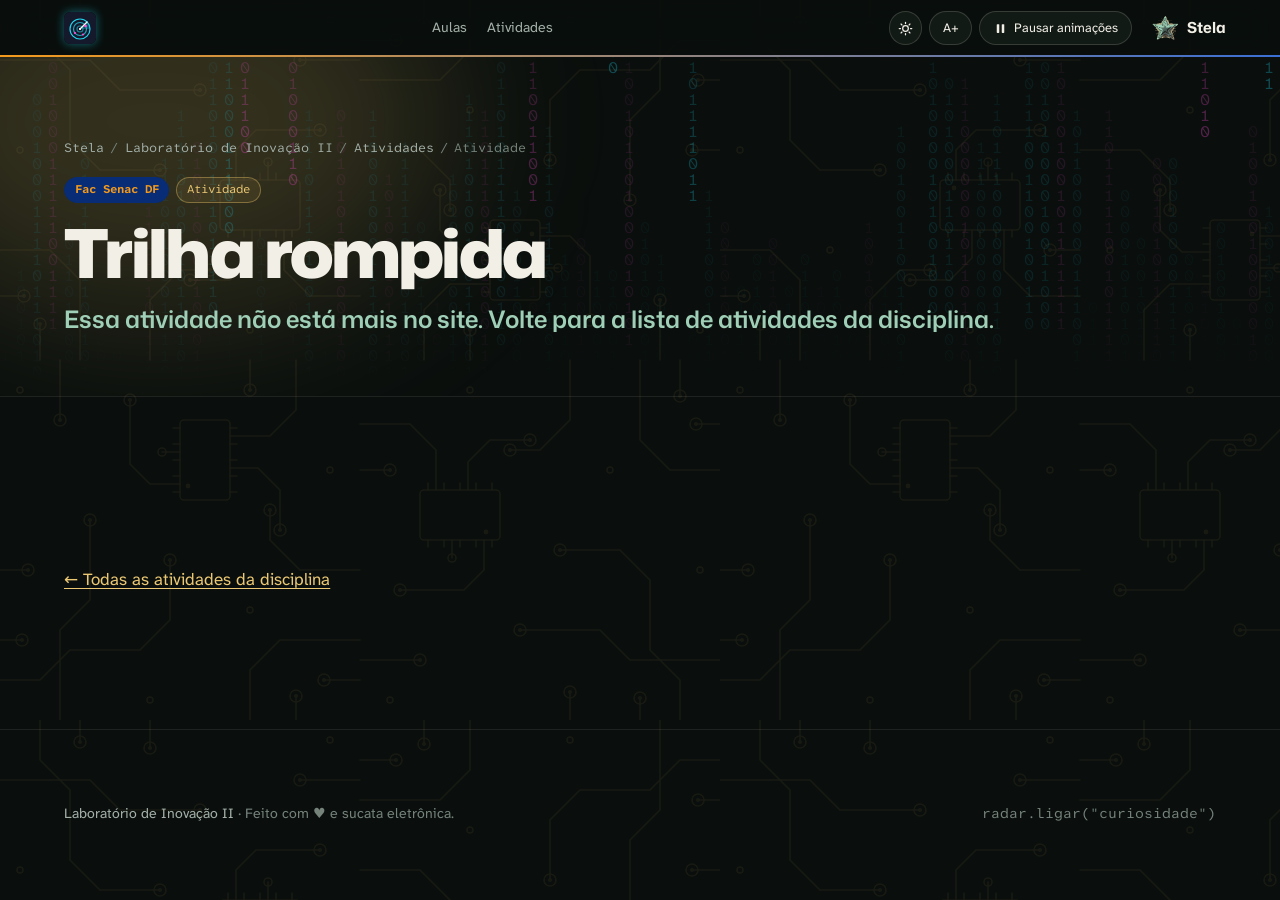
==== commit ca40d2c9: "Página inicial no padrão: menu O ·, Ementa, Aulas, Avaliação, Atividades, com as seções agrupadas Só" ====
--- a/atividade.html
+++ b/atividade.html
@@ -94,7 +94,7 @@
     </div>
   </footer>
 
-  <script src="assets/js/atividades.js?v=2"></script>
+  <script src="assets/js/atividades.js?v=3"></script>
   <script src="assets/js/matrix.js?v=2"></script>
 </body>
 </html>
